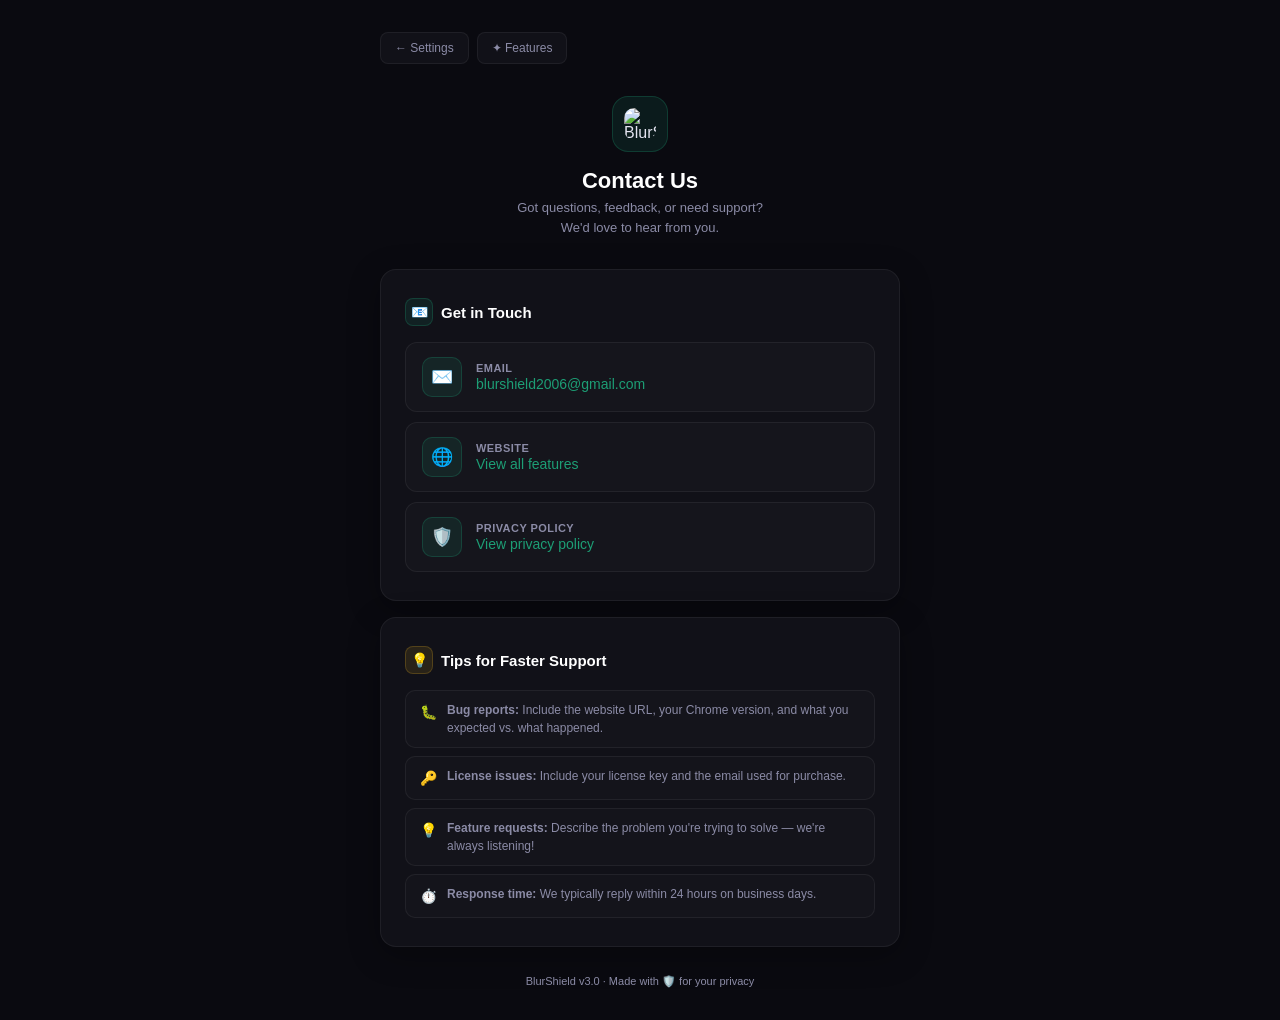
==== contact.html @ ba2277ec "Add files via upload" ====
<!DOCTYPE html>
<html lang="en">
<head>
  <meta charset="UTF-8">
  <meta name="viewport" content="width=device-width, initial-scale=1.0">
  <meta http-equiv="Content-Security-Policy" content="default-src 'self'; style-src 'self' 'unsafe-inline' https://fonts.googleapis.com; font-src https://fonts.gstatic.com; img-src 'self';">
  <title>Contact — BlurShield</title>
  <link rel="preconnect" href="https://fonts.googleapis.com">
  <link href="https://fonts.googleapis.com/css2?family=Inter:wght@400;500;600;700&display=swap" rel="stylesheet">
  <style>
    *, *::before, *::after { box-sizing: border-box; margin: 0; padding: 0; }

    :root {
      --bg: #0a0a10;
      --card: #111118;
      --card-border: rgba(255,255,255,0.06);
      --text: #e4e4f0;
      --muted: #8b8ba6;
      --green: #1D9E75;
      --green-soft: rgba(29,158,117,0.12);
      --green-border: rgba(29,158,117,0.25);
      --accent-glow: rgba(29,158,117,0.08);
    }

    body {
      font-family: 'Inter', -apple-system, 'Segoe UI', sans-serif;
      background: var(--bg);
      color: var(--text);
      min-height: 100vh;
      display: flex;
      align-items: center;
      justify-content: center;
      padding: 32px 16px;
      overflow-y: auto;
    }

    .page-wrapper {
      width: 100%;
      max-width: 520px;
      animation: fadeUp 0.5s cubic-bezier(0.16,1,0.3,1);
    }

    @keyframes fadeUp {
      from { opacity: 0; transform: translateY(16px); }
      to   { opacity: 1; transform: none; }
    }

    /* ── Header ─────────────────────────── */
    .header {
      text-align: center;
      margin-bottom: 32px;
    }
    .header-logo {
      display: inline-flex;
      align-items: center;
      justify-content: center;
      width: 56px; height: 56px;
      border-radius: 16px;
      background: var(--green-soft);
      border: 1px solid var(--green-border);
      margin-bottom: 16px;
    }
    .header-logo img { border-radius: 10px; }
    .header-title {
      font-size: 22px;
      font-weight: 700;
      color: #fff;
      margin-bottom: 4px;
    }
    .header-sub {
      font-size: 13px;
      color: var(--muted);
      line-height: 1.5;
    }

    /* ── Card ────────────────────────────── */
    .card {
      background: var(--card);
      border: 1px solid var(--card-border);
      border-radius: 16px;
      padding: 28px 24px;
      margin-bottom: 16px;
      box-shadow: 0 8px 32px rgba(0,0,0,0.3);
    }
    .card-title {
      font-size: 15px;
      font-weight: 600;
      color: #fff;
      margin-bottom: 16px;
      display: flex;
      align-items: center;
      gap: 8px;
    }
    .card-title-icon {
      width: 28px; height: 28px;
      border-radius: 8px;
      display: inline-flex;
      align-items: center;
      justify-content: center;
      font-size: 14px;
      flex-shrink: 0;
    }

    /* ── Contact item ───────────────────── */
    .contact-item {
      display: flex;
      align-items: center;
      gap: 14px;
      padding: 14px 16px;
      border-radius: 12px;
      background: rgba(255,255,255,0.02);
      border: 1px solid var(--card-border);
      margin-bottom: 10px;
      transition: all 0.18s ease;
      cursor: default;
    }
    .contact-item:last-child { margin-bottom: 0; }
    .contact-item:hover {
      background: var(--accent-glow);
      border-color: var(--green-border);
      transform: translateY(-1px);
    }
    .contact-icon {
      width: 40px; height: 40px;
      border-radius: 10px;
      background: var(--green-soft);
      border: 1px solid var(--green-border);
      display: flex;
      align-items: center;
      justify-content: center;
      font-size: 18px;
      flex-shrink: 0;
    }
    .contact-label {
      font-size: 11px;
      font-weight: 600;
      color: var(--muted);
      text-transform: uppercase;
      letter-spacing: 0.04em;
      margin-bottom: 2px;
    }
    .contact-value {
      font-size: 14px;
      font-weight: 500;
      color: var(--text);
      word-break: break-all;
    }
    .contact-value a {
      color: var(--green);
      text-decoration: none;
      transition: opacity 0.15s;
    }
    .contact-value a:hover { opacity: 0.8; }

    /* ── Info notes ──────────────────────── */
    .info-notes {
      display: flex;
      flex-direction: column;
      gap: 8px;
    }
    .info-note {
      display: flex;
      align-items: flex-start;
      gap: 10px;
      font-size: 12px;
      color: var(--muted);
      line-height: 1.5;
      padding: 10px 14px;
      border-radius: 10px;
      background: rgba(255,255,255,0.015);
      border: 1px solid var(--card-border);
    }
    .info-note-icon {
      flex-shrink: 0;
      font-size: 14px;
      margin-top: 1px;
    }

    /* ── Footer ──────────────────────────── */
    .footer {
      text-align: center;
      padding-top: 12px;
    }
    .footer-text {
      font-size: 11px;
      color: var(--muted);
    }
    .footer-link {
      color: var(--green);
      text-decoration: none;
      font-weight: 500;
    }
    .footer-link:hover { text-decoration: underline; }
    .back-btn {
      display: inline-flex;
      align-items: center;
      gap: 6px;
      font-size: 12px;
      font-weight: 500;
      color: var(--muted);
      text-decoration: none;
      padding: 8px 14px;
      border-radius: 8px;
      border: 1px solid var(--card-border);
      background: var(--card);
      cursor: pointer;
      transition: all 0.15s ease;
      margin-bottom: 16px;
    }
    .back-btn:hover {
      color: var(--text);
      background: rgba(255,255,255,0.04);
      border-color: rgba(255,255,255,0.1);
    }
  </style>
</head>
<body>
  <div class="page-wrapper">

    <!-- Back to settings -->
    <div style="display:flex;gap:8px;margin-bottom:16px">
      <a href="options.html" class="back-btn">← Settings</a>
      <a href="features.html" class="back-btn">✦ Features</a>
    </div>

    <!-- Header -->
    <div class="header">
      <div class="header-logo">
        <img src="icons/icon32.png" width="32" height="32" alt="BlurShield">
      </div>
      <div class="header-title">Contact Us</div>
      <div class="header-sub">Got questions, feedback, or need support?<br>We'd love to hear from you.</div>
    </div>

    <!-- Contact Info -->
    <div class="card">
      <div class="card-title">
        <div class="card-title-icon" style="background:var(--green-soft);border:1px solid var(--green-border)">📧</div>
        Get in Touch
      </div>

      <div class="contact-item" id="email-item">
        <div class="contact-icon">✉️</div>
        <div>
          <div class="contact-label">Email</div>
          <div class="contact-value">
            <a href="mailto:blurshield2006@gmail.com" id="email-link">blurshield2006@gmail.com</a>
          </div>
        </div>
      </div>

      <div class="contact-item">
        <div class="contact-icon">🌐</div>
        <div>
          <div class="contact-label">Website</div>
          <div class="contact-value">
            <a href="features.html">View all features</a>
          </div>
        </div>
      </div>

      <div class="contact-item">
        <div class="contact-icon">🛡️</div>
        <div>
          <div class="contact-label">Privacy Policy</div>
          <div class="contact-value">
            <a href="privacy.html">View privacy policy</a>
          </div>
        </div>
      </div>
    </div>

    <!-- What to include -->
    <div class="card">
      <div class="card-title">
        <div class="card-title-icon" style="background:rgba(251,191,36,0.1);border:1px solid rgba(251,191,36,0.2)">💡</div>
        Tips for Faster Support
      </div>
      <div class="info-notes">
        <div class="info-note">
          <span class="info-note-icon">🐛</span>
          <span><strong>Bug reports:</strong> Include the website URL, your Chrome version, and what you expected vs. what happened.</span>
        </div>
        <div class="info-note">
          <span class="info-note-icon">🔑</span>
          <span><strong>License issues:</strong> Include your license key and the email used for purchase.</span>
        </div>
        <div class="info-note">
          <span class="info-note-icon">💡</span>
          <span><strong>Feature requests:</strong> Describe the problem you're trying to solve — we're always listening!</span>
        </div>
        <div class="info-note">
          <span class="info-note-icon">⏱️</span>
          <span><strong>Response time:</strong> We typically reply within 24 hours on business days.</span>
        </div>
      </div>
    </div>

    <!-- Footer -->
    <div class="footer">
      <div class="footer-text">
        BlurShield v3.0 · Made with 🛡️ for your privacy
      </div>
    </div>

  </div>
</body>
</html>
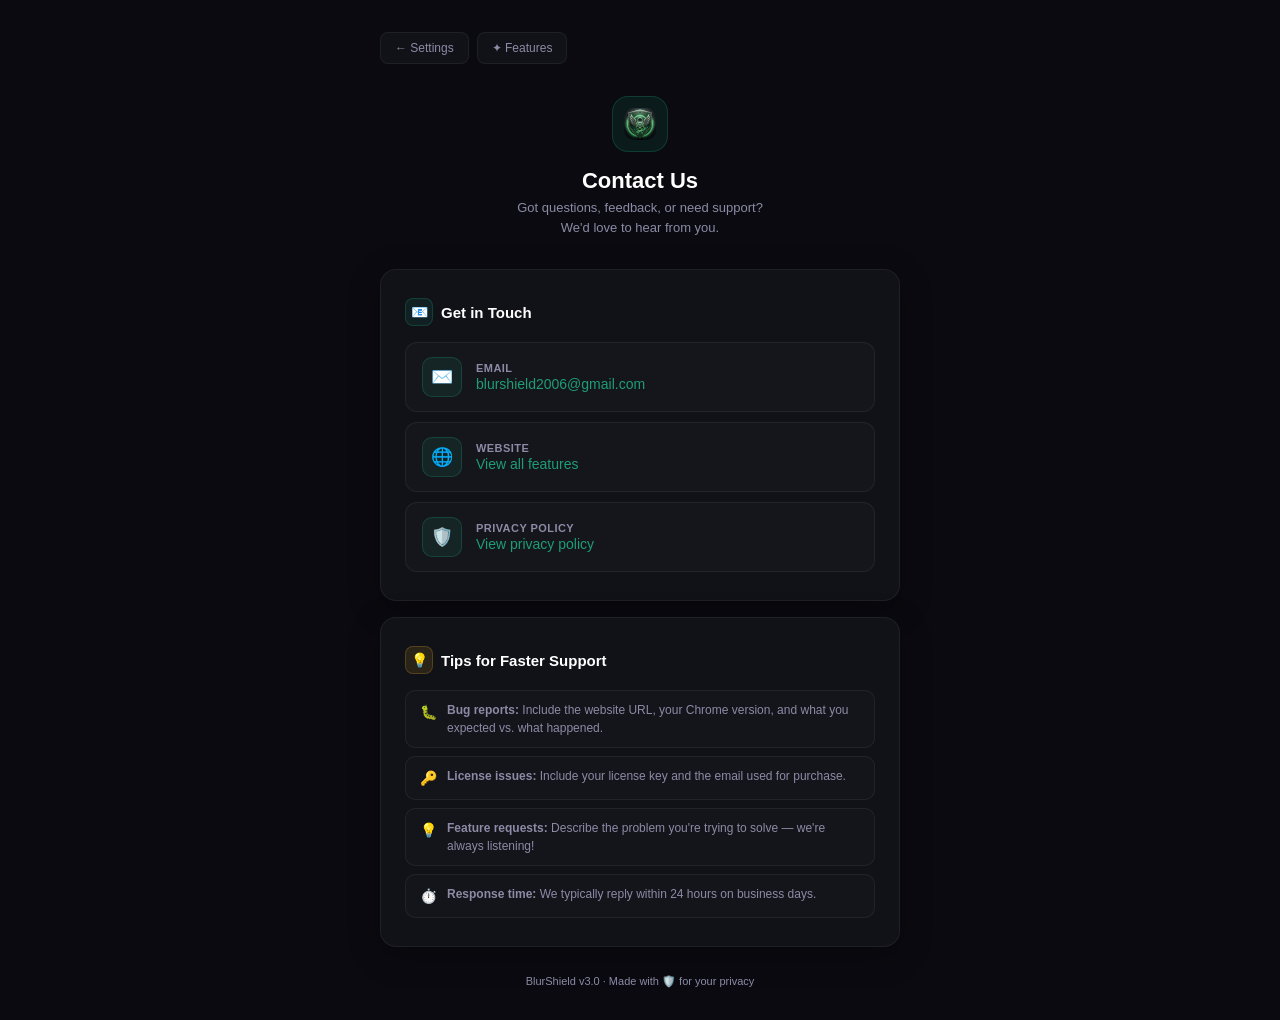
==== commit 4f2f78f9: "Update privacy, features, and contact pages with new premium designs and icons" ====
--- a/contact.html
+++ b/contact.html
@@ -226,7 +226,7 @@
     <!-- Header -->
     <div class="header">
       <div class="header-logo">
-        <img src="icons/icon32.png" width="32" height="32" alt="BlurShield">
+        <img src="icons/icon128.png" width="32" height="32" alt="BlurShield">
       </div>
       <div class="header-title">Contact Us</div>
       <div class="header-sub">Got questions, feedback, or need support?<br>We'd love to hear from you.</div>
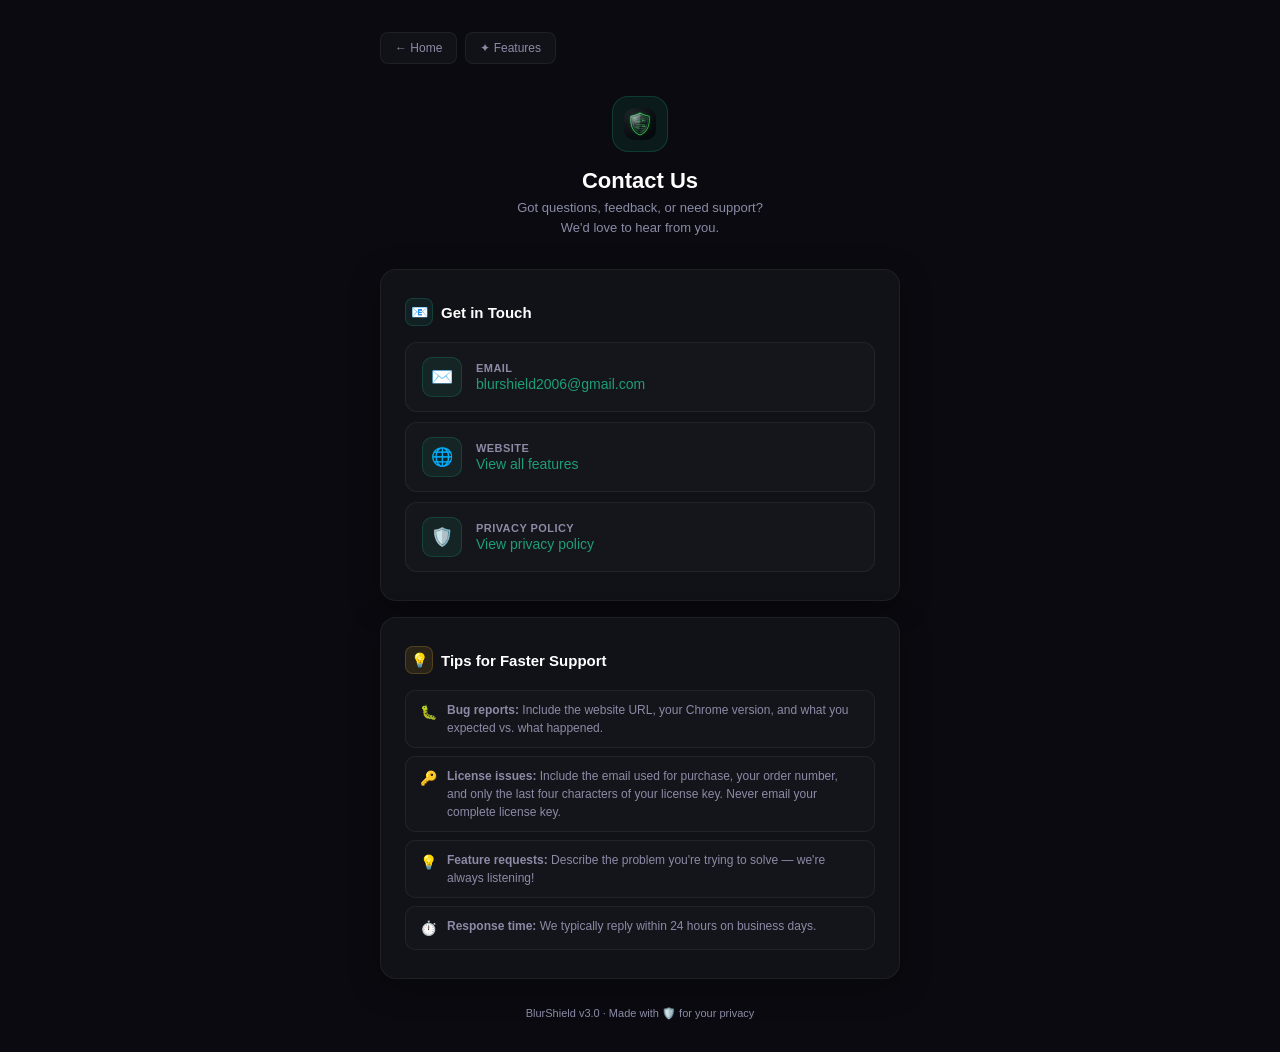
==== commit 0c41b4ed: "Publish public BlurShield pages only" ====
--- a/contact.html
+++ b/contact.html
@@ -3,10 +3,8 @@
 <head>
   <meta charset="UTF-8">
   <meta name="viewport" content="width=device-width, initial-scale=1.0">
-  <meta http-equiv="Content-Security-Policy" content="default-src 'self'; style-src 'self' 'unsafe-inline' https://fonts.googleapis.com; font-src https://fonts.gstatic.com; img-src 'self';">
+  <meta http-equiv="Content-Security-Policy" content="default-src 'self'; style-src 'self' 'unsafe-inline'; img-src 'self';">
   <title>Contact — BlurShield</title>
-  <link rel="preconnect" href="https://fonts.googleapis.com">
-  <link href="https://fonts.googleapis.com/css2?family=Inter:wght@400;500;600;700&display=swap" rel="stylesheet">
   <style>
     *, *::before, *::after { box-sizing: border-box; margin: 0; padding: 0; }
 
@@ -219,7 +217,7 @@
 
     <!-- Back to settings -->
     <div style="display:flex;gap:8px;margin-bottom:16px">
-      <a href="options.html" class="back-btn">← Settings</a>
+      <a href="index.html" class="back-btn">← Home</a>
       <a href="features.html" class="back-btn">✦ Features</a>
     </div>
 
@@ -283,7 +281,7 @@
         </div>
         <div class="info-note">
           <span class="info-note-icon">🔑</span>
-          <span><strong>License issues:</strong> Include your license key and the email used for purchase.</span>
+          <span><strong>License issues:</strong> Include the email used for purchase, your order number, and only the last four characters of your license key. Never email your complete license key.</span>
         </div>
         <div class="info-note">
           <span class="info-note-icon">💡</span>
